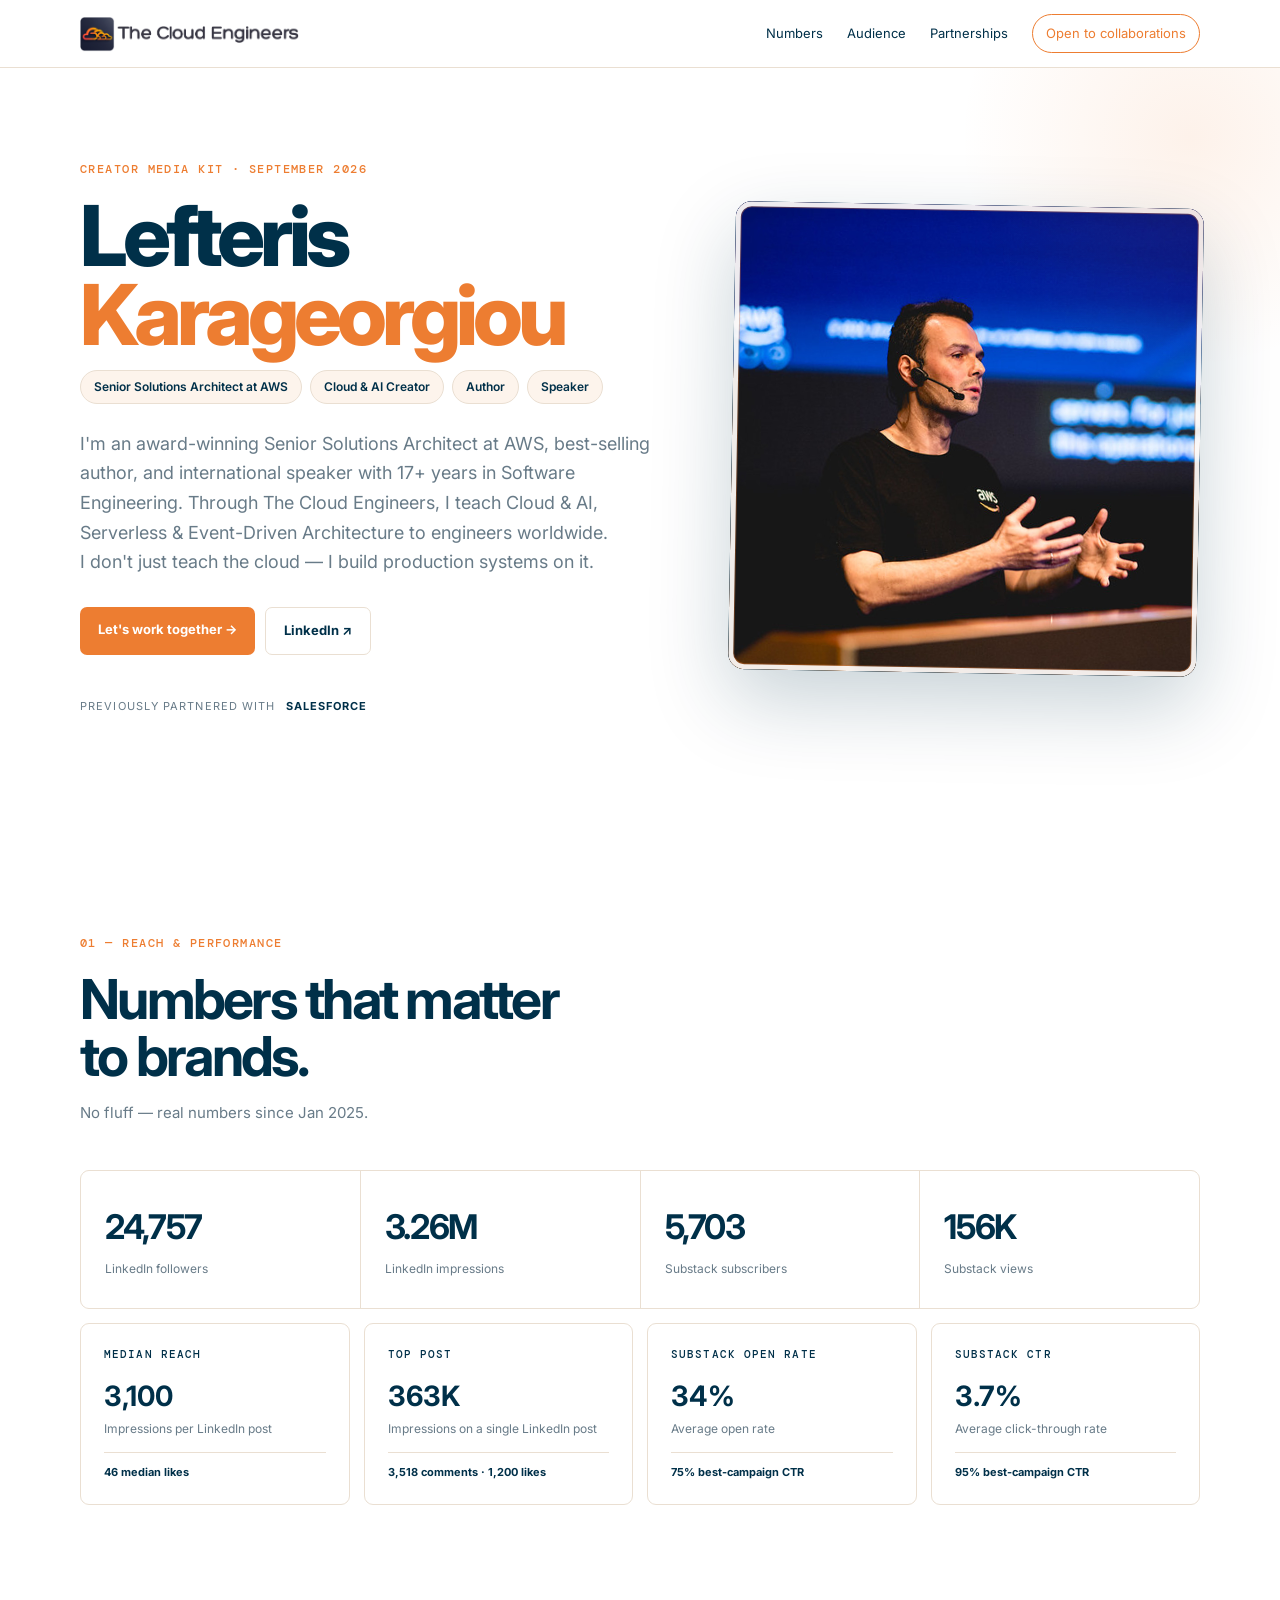
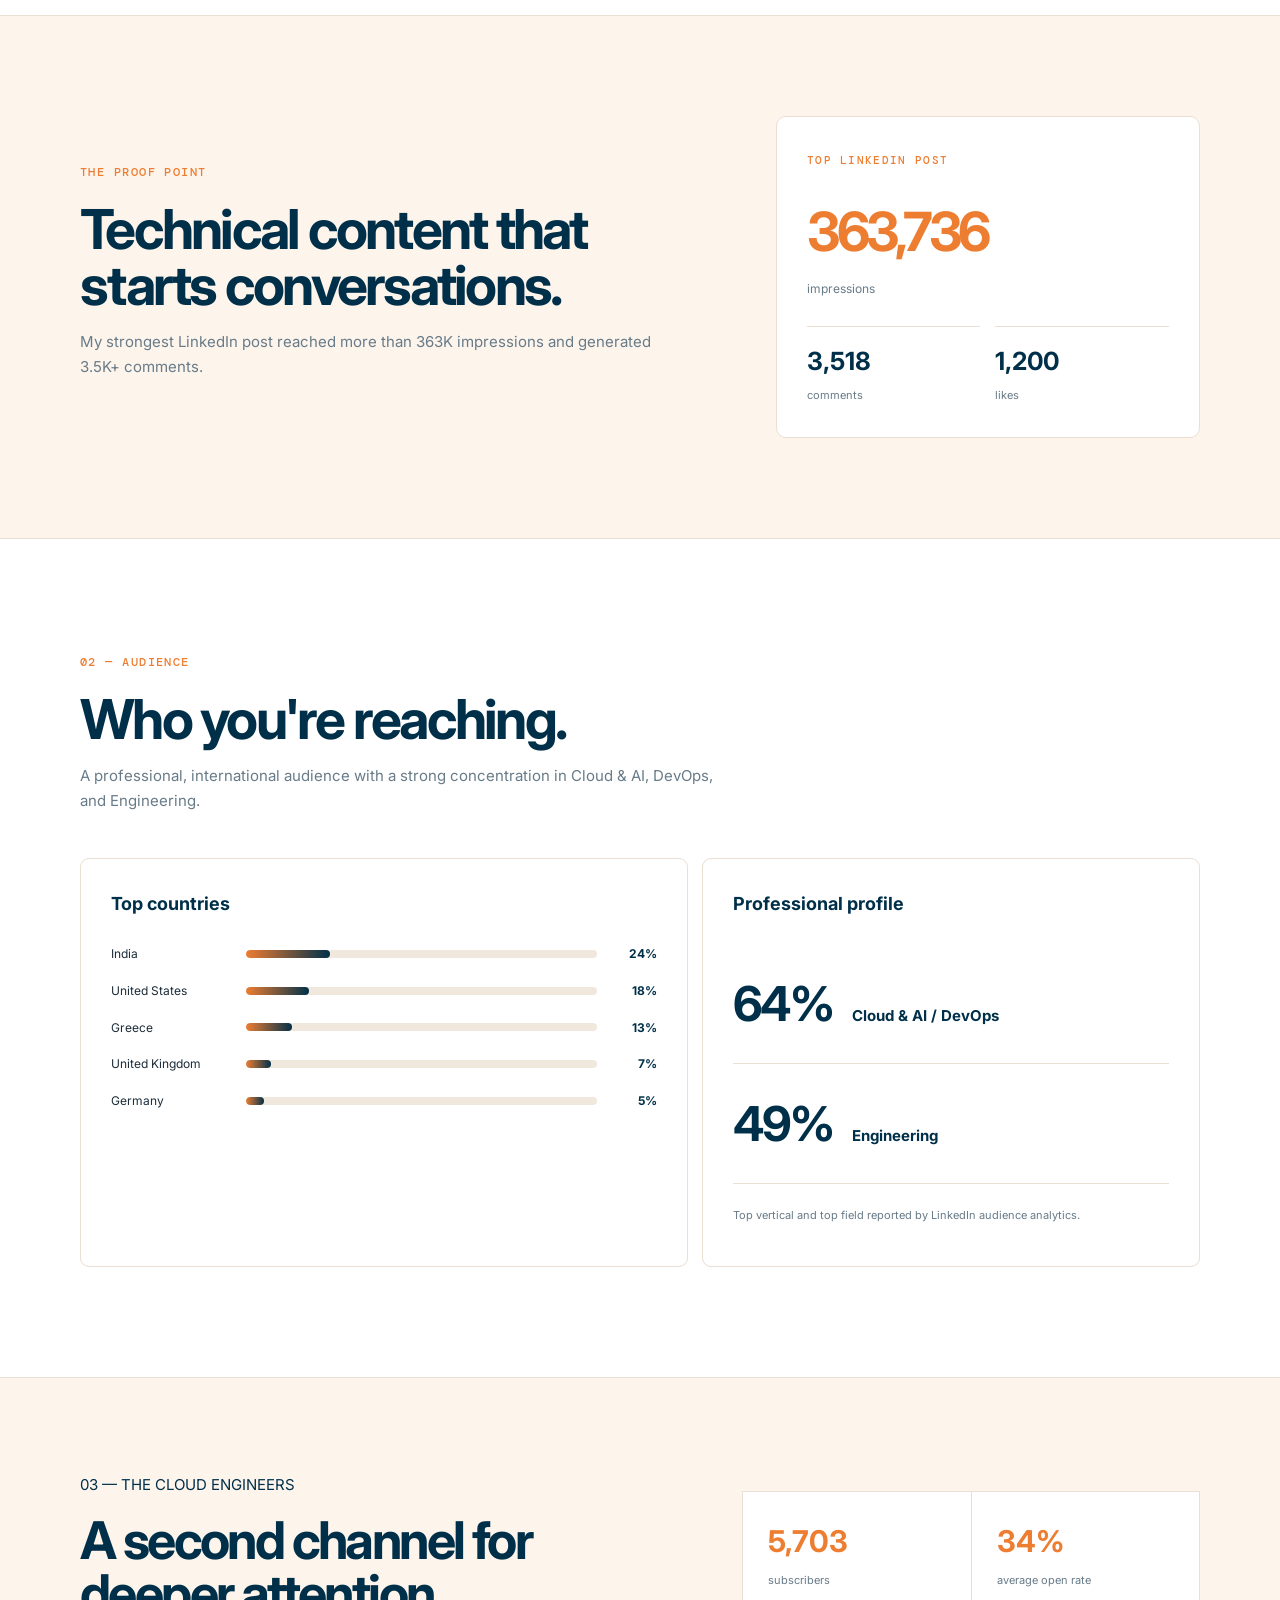
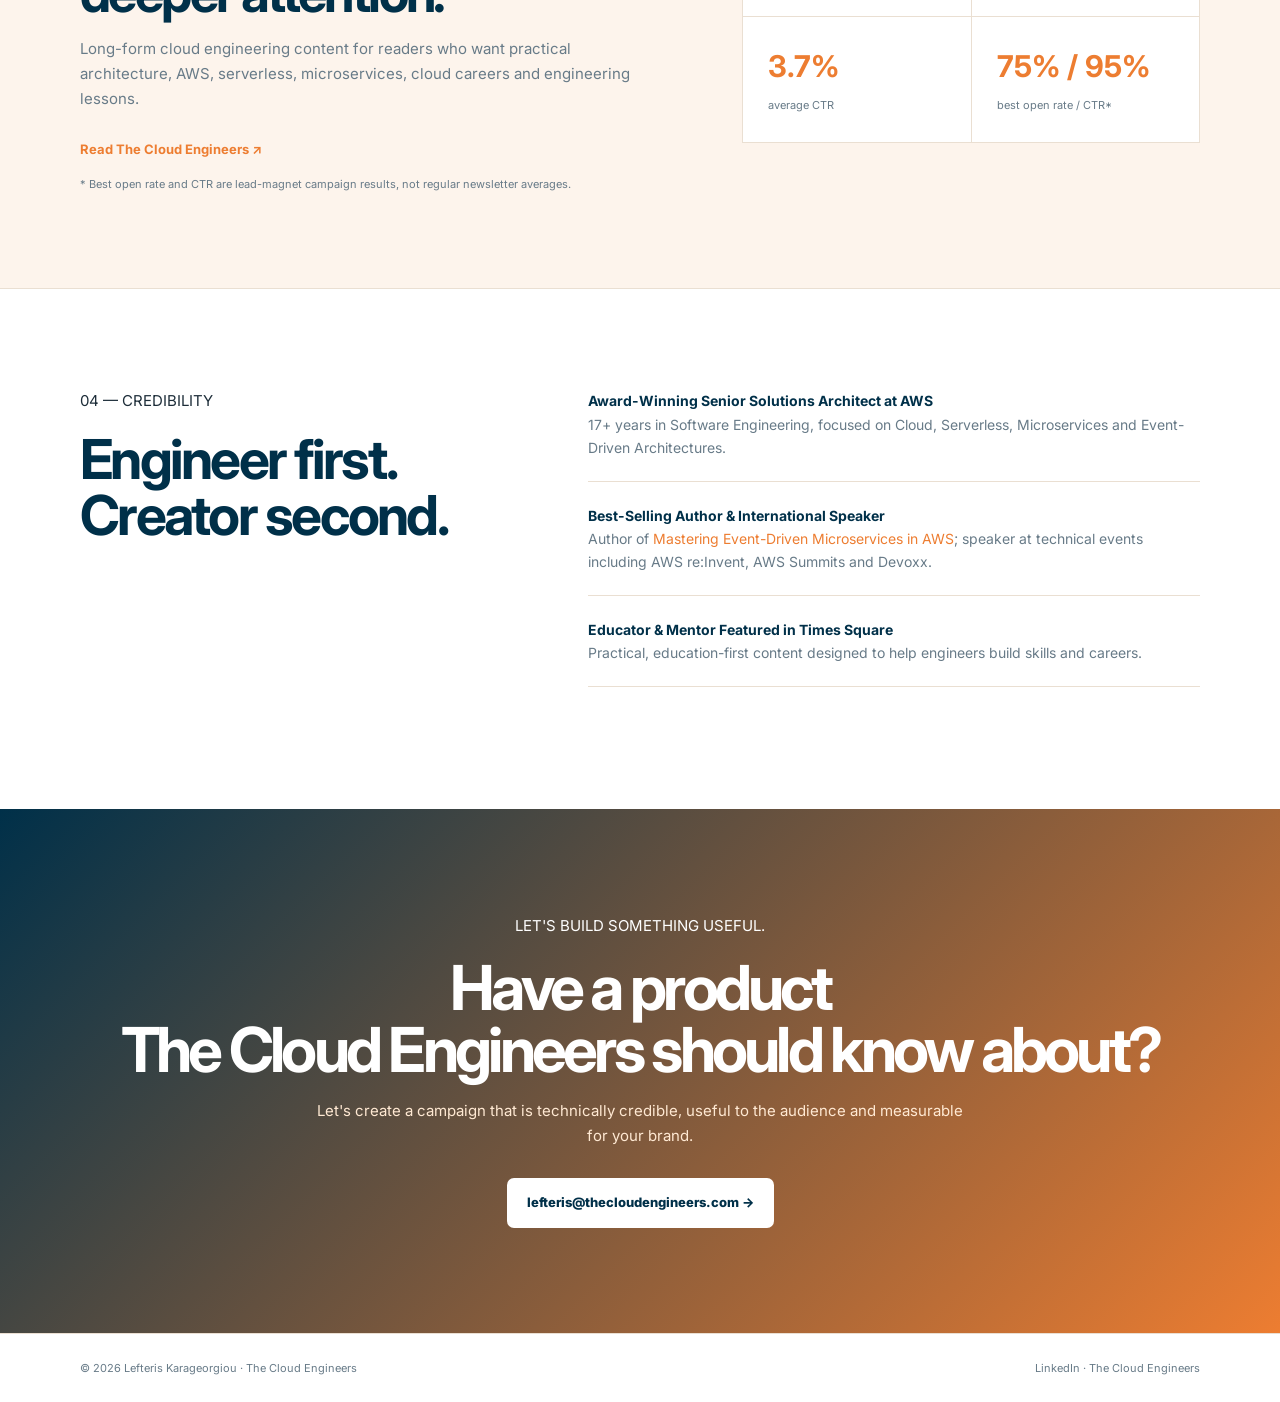
==== mediakit/index.html @ 3597e8bd "Added mediakit" ====
<!doctype html>
<html lang="en">
<head>
  <meta charset="utf-8">
  <meta name="viewport" content="width=device-width, initial-scale=1">
  <meta name="description" content="Lefteris Karageorgiou — Creator Media Kit for The Cloud Engineers.">
  <title>Lefteris Karageorgiou — Creator Media Kit</title>
  <link rel="preconnect" href="https://fonts.googleapis.com">
  <link rel="preconnect" href="https://fonts.gstatic.com" crossorigin>
  <link href="https://fonts.googleapis.com/css2?family=DM+Mono:wght@400;500&family=Inter:wght@400;500;600;700;800&display=swap" rel="stylesheet">
  <link rel="stylesheet" href="styles.css">
</head>
<body>
<header class="topbar">
  <div class="wrap nav">
    <a class="logo" href="https://thecloudengineers.com/" target="_blank" rel="noopener">
      <img class="logo-img" src="logo.png" alt="The Cloud Engineers">
    </a>
    <div class="nav-right"><a href="#numbers">Numbers</a><a href="#audience">Audience</a><a href="#partnerships">Partnerships</a><a class="pill" href="mailto:lefteris@thecloudengineers.com">Open to collaborations</a></div>
  </div>
</header>

<main>
<section class="hero">
  <div class="wrap hero-grid">
    <div>
      <div class="kicker">CREATOR MEDIA KIT · SEPTEMBER 2026</div>
      <h1>Lefteris<br><span>Karageorgiou</span></h1>
      <div class="role-pills">
        <span class="role-pill">Senior Solutions Architect at AWS</span>
        <span class="role-pill">Cloud &amp; AI Creator</span>
        <span class="role-pill">Author</span>
        <span class="role-pill">Speaker</span>
      </div>
      <p class="intro">I'm an award-winning Senior Solutions Architect at AWS, best-selling author, and international speaker with 17+ years in Software Engineering. Through The Cloud Engineers, I teach Cloud & AI, Serverless & Event-Driven Architecture to engineers worldwide.<br/>I don't just teach the cloud — I build production systems on it.</p>
      <div class="actions">
        <a class="btn btn-primary" href="mailto:lefteris@thecloudengineers.com?subject=The%20Cloud%20Engineers%20Sponsorship">Let's work together →</a>
        <a class="btn btn-outline" href="https://www.linkedin.com/in/lefteriskarageorgiou/" target="_blank" rel="noopener">LinkedIn ↗</a>
      </div>
      <div class="micro"><span>Previously partnered with</span><b>Salesforce</b></div>
    </div>
    <div class="hero-photo-card">
      <img class="hero-photo" src="lefteris.JPEG" alt="Lefteris Karageorgiou" loading="lazy">
    </div>
  </div>
</section>

<section class="numbers" id="numbers">
  <div class="wrap">
    <div class="section-intro"><span>01 — REACH & PERFORMANCE</span><h2>Numbers that matter<br>to brands.</h2><p>No fluff — real numbers since Jan 2025.</p></div>
    <div class="big-stats">
      <div><strong>24,757</strong><span>LinkedIn followers</span></div>
      <div><strong>3.26M</strong><span>LinkedIn impressions</span></div>
      <div><strong>5,703</strong><span>Substack subscribers</span></div>
      <div><strong>156K</strong><span>Substack views</span></div>
    </div>
    <div class="detail-grid">
      <article><small>MEDIAN REACH</small><b>3,100</b><p>Impressions per LinkedIn post</p><div class="accent">46 median likes</div></article>
      <article><small>TOP POST</small><b>363K</b><p>Impressions on a single LinkedIn post</p><div class="accent">3,518 comments · 1,200 likes</div></article>
      <article><small>SUBSTACK OPEN RATE</small><b>34%</b><p>Average open rate</p><div class="accent">75% best-campaign CTR</div></article>
      <article><small>SUBSTACK CTR</small><b>3.7%</b><p>Average click-through rate</p><div class="accent">95% best-campaign CTR</div></article>
    </div>
  </div>
</section>

<section class="feature">
  <div class="wrap feature-grid">
    <div class="feature-copy"><span>THE PROOF POINT</span><h2>Technical content that starts conversations.</h2><p>My strongest LinkedIn post reached more than 363K impressions and generated 3.5K+ comments.</p></div>
    <div class="score"><small>TOP LINKEDIN POST</small><strong>363,736</strong><span>impressions</span><div class="score-row"><div><b>3,518</b><small>comments</small></div><div><b>1,200</b><small>likes</small></div></div></div>
  </div>
</section>

<section class="audience" id="audience">
  <div class="wrap">
    <div class="section-intro"><span>02 — AUDIENCE</span><h2>Who you're reaching.</h2><p>A professional, international audience with a strong concentration in Cloud & AI, DevOps, and Engineering.</p></div>
    <div class="audience-grid">
      <div class="panel">
        <h3>Top countries</h3>
        <div class="country"><span>India</span><i><b style="width:24%"></b></i><strong>24%</strong></div>
        <div class="country"><span>United States</span><i><b style="width:18%"></b></i><strong>18%</strong></div>
        <div class="country"><span>Greece</span><i><b style="width:13%"></b></i><strong>13%</strong></div>
        <div class="country"><span>United Kingdom</span><i><b style="width:7%"></b></i><strong>7%</strong></div>
        <div class="country"><span>Germany</span><i><b style="width:5%"></b></i><strong>5%</strong></div>
      </div>
      <div class="panel">
        <h3>Professional profile</h3>
        <div class="profile-row"><b>64%</b><span>Cloud & AI / DevOps</span></div>
        <div class="profile-row"><b>49%</b><span>Engineering</span></div>
        <p class="note">Top vertical and top field reported by LinkedIn audience analytics.</p>
      </div>
    </div>
  </div>
</section>

<section class="newsletter">
  <div class="wrap newsletter-grid">
    <div><span>03 — THE CLOUD ENGINEERS</span><h2>A second channel for deeper attention.</h2><p>Long-form cloud engineering content for readers who want practical architecture, AWS, serverless, microservices, cloud careers and engineering lessons.</p><a class="under" href="https://blog.thecloudengineers.com/" target="_blank" rel="noopener">Read The Cloud Engineers ↗</a></div>
    <div class="newsletter-box">
      <div><b>5,703</b><span>subscribers</span></div>
      <div><b>34%</b><span>average open rate</span></div>
      <div><b>3.7%</b><span>average CTR</span></div>
      <div><b>75% / 95%</b><span>best open rate / CTR*</span></div>
    </div>
  </div>
  <div class="wrap footnote">* Best open rate and CTR are lead-magnet campaign results, not regular newsletter averages.</div>
</section>

<!--
<section class="partnerships" id="partnerships">
  <div class="wrap">
    <div class="section-intro"><span>04 — PARTNERSHIPS</span><h2>Built for products<br>engineers actually use.</h2><p>Best fit: technology companies promoting software, developer tools, cloud products, platforms and technical events.</p></div>
    <div class="cards">
      <article><em>01</em><h3>LinkedIn Sponsored Post</h3><p>Native, educational content around a product, launch, technical story or event.</p><b>From €750</b></article>
      <article><em>02</em><h3>Substack Sponsorship</h3><p>Integrated placement or dedicated issue inside The Cloud Engineers.</p><b>From €600</b></article>
      <article><em>03</em><h3>Technical Deep Dive</h3><p>Hands-on article or tutorial focused on real engineering value.</p><b>From €1,250</b></article>
      <article><em>04</em><h3>Cross-Channel Campaign</h3><p>Coordinated LinkedIn + Substack campaign for awareness or adoption.</p><b>From €1,250</b></article>
    </div>
    <div class="rate-note">Multi-post campaigns · event promotion · ambassador programs · custom campaigns <strong>€2,000–€3,500+</strong></div>
  </div>
</section>

<section class="fit">
  <div class="wrap fit-grid">
    <div><span>05 — BEST FIT</span><h2>Who this is built for.</h2></div>
    <div class="fit-list">
      <div><b>☁ Cloud & Infrastructure</b><span>Cloud platforms, serverless, infrastructure and architecture tools.</span></div>
      <div><b>⚙ Developer & DevOps Tools</b><span>CI/CD, observability, APIs, databases, IaC and developer productivity.</span></div>
      <div><b>🔐 Security</b><span>Cloud security, application security and engineering risk platforms.</span></div>
      <div><b>🤖 AI for Engineers</b><span>AI developer tools, coding assistants and engineering workflows.</span></div>
      <div><b>🎓 Education & Careers</b><span>Technical training, certifications, conferences and career platforms.</span></div>
      <div><b>🚀 B2B Technology</b><span>SaaS and products solving real problems for engineering teams.</span></div>
    </div>
  </div>
</section>
-->

<section class="cred">
  <div class="wrap cred-grid">
    <div><span>04 — CREDIBILITY</span><h2>Engineer first.<br>Creator second.</h2></div>
    <div>
      <p><b>Award-Winning Senior Solutions Architect at AWS</b><br>17+ years in Software Engineering, focused on Cloud, Serverless, Microservices and Event-Driven Architectures.</p>
      <p><b>Best-Selling Author & International Speaker</b><br>Author of <a href="https://a.co/d/0jd3CmFv" target="_blank" style="color:#ED7D31">Mastering Event-Driven Microservices in AWS</a>; speaker at technical events including AWS re:Invent, AWS Summits and Devoxx.</p>
      <p><b>Educator & Mentor Featured in Times Square</b><br>Practical, education-first content designed to help engineers build skills and careers.</p>
    </div>
  </div>
</section>

<section class="cta" id="partnerships">
  <div class="wrap">
    <span>LET'S BUILD SOMETHING USEFUL.</span>
    <h2>Have a product<br>The Cloud Engineers should know about?</h2>
    <p>Let's create a campaign that is technically credible, useful to the audience and measurable for your brand.</p>
    <a class="cta-btn" href="mailto:lefteris@thecloudengineers.com?subject=Sponsorship%20Inquiry%20—%20The%20Cloud%20Engineers">lefteris@thecloudengineers.com →</a>
  </div>
</section>
</main>
<footer><div class="wrap"><span>© 2026 Lefteris Karageorgiou · The Cloud Engineers</span><span><a href="https://www.linkedin.com/in/lefteriskarageorgiou/" target="_blank" rel="noopener">LinkedIn</a> · <a href="https://blog.thecloudengineers.com/" target="_blank" rel="noopener">The Cloud Engineers</a></span></div></footer>
</body>
</html>
---- mediakit/styles.css ----
:root{
  --ink:#003049;--ink2:#0a4361;--brand:#ED7D31;--secondary:#003049;--blue:#ED7D31;--cyan:#ED7D31;--pale:#fdf4ec;
  --text:#1d2d39;--muted:#687b88;--line:#eadfd2;--white:#fff;
}
*{box-sizing:border-box}html{scroll-behavior:smooth}body{margin:0;color:var(--text);font:15px/1.65 Inter,system-ui,sans-serif;background:#fff}a{text-decoration:none;color:inherit}
.wrap{width:min(1120px,calc(100% - 40px));margin:auto}.topbar{height:68px;background:#fff;color:var(--ink);position:sticky;top:0;z-index:20;border-bottom:1px solid var(--line)}.nav{height:100%;display:flex;align-items:center;justify-content:space-between}.logo{font-weight:800;font-size:13px;letter-spacing:.12em;display:flex;align-items:center}.logo-img{height:36px;width:auto;display:block}.logo-bracket{color:var(--brand);font-family:monospace;margin-right:8px}.nav-right{display:flex;gap:24px;align-items:center;font-size:13px}.nav-right a:hover{color:var(--brand)}.pill{border:1px solid var(--brand);border-radius:999px;padding:8px 13px;color:var(--brand)}
.hero{background:#fff;color:var(--text);padding:95px 0 105px;position:relative;overflow:hidden}.hero:after{content:"";position:absolute;width:500px;height:500px;border-radius:50%;right:-160px;top:-180px;background:radial-gradient(circle,rgba(237,125,49,.10),transparent 65%)}.hero-grid{display:grid;grid-template-columns:1.1fr .9fr;gap:80px;align-items:center}.kicker,.section-intro>span,.feature-copy>span,.fit>span,.cred>span,.cta>span{color:var(--brand);font:500 12px/1 DM Mono,monospace;letter-spacing:.12em}.hero h1{font-size:clamp(54px,7vw,84px);line-height:.94;letter-spacing:-.06em;margin:22px 0 15px;font-weight:800;color:var(--ink)}.hero h1 span{color:var(--brand)}.role{font-size:15px;color:var(--ink);font-weight:600}.role-pills{display:flex;flex-wrap:wrap;gap:8px;margin-top:4px}.role-pill{display:inline-block;padding:6px 13px;border-radius:999px;font-size:12px;font-weight:600;color:var(--secondary);background:var(--pale);border:1px solid var(--line)}.intro{font-size:18px;line-height:1.65;color:var(--muted);max-width:650px;margin:25px 0 30px}.actions{display:flex;gap:10px;flex-wrap:wrap}.btn{padding:12px 18px;border-radius:7px;font-weight:700;font-size:13px}.btn-primary{background:var(--brand);color:#fff}.btn-outline{border:1px solid var(--line);color:var(--ink)}.micro{margin-top:42px;color:var(--muted);font-size:11px;text-transform:uppercase;letter-spacing:.1em}.micro b{color:var(--ink);margin-left:10px}.hero-photo-card{position:relative;border-radius:16px;overflow:hidden;box-shadow:0 30px 80px rgba(0,48,73,.22);transform:rotate(1deg);transition:transform .4s ease,box-shadow .4s ease;background:var(--secondary)}.hero-photo-card:hover{transform:rotate(0);box-shadow:0 40px 90px rgba(0,48,73,.28)}.hero-photo-card:after{content:"";position:absolute;inset:0;border-radius:16px;box-shadow:inset 0 0 0 5px rgba(255,255,255,.9),inset 0 0 0 6px rgba(237,125,49,.35);pointer-events:none}.hero-photo{display:block;width:100%;height:auto;object-fit:cover}
.numbers,.audience,.partnerships{padding:110px 0}.section-intro{max-width:720px;margin-bottom:45px}.section-intro h2,.feature h2,.fit h2,.cred h2{font-size:clamp(36px,4.5vw,55px);line-height:1.02;letter-spacing:-.05em;color:var(--ink);margin:17px 0}.section-intro p{color:var(--muted);max-width:650px}.big-stats{display:grid;grid-template-columns:repeat(4,1fr);gap:1px;background:var(--line);border:1px solid var(--line);border-radius:9px;overflow:hidden}.big-stats div{background:#fff;padding:28px 24px}.big-stats strong{display:block;font-size:34px;letter-spacing:-.04em;color:var(--ink)}.big-stats span{font-size:12px;color:var(--muted)}
.detail-grid{display:grid;grid-template-columns:repeat(4,1fr);gap:14px;margin-top:14px}.detail-grid article{border:1px solid var(--line);padding:23px;border-radius:9px}.detail-grid small{display:block;font:500 11px DM Mono;color:var(--secondary);letter-spacing:.1em}.detail-grid b{display:block;color:var(--ink);font-size:28px;margin:12px 0 0}.detail-grid p{margin:0;color:var(--muted);font-size:12px}.accent{margin-top:13px;padding-top:10px;border-top:1px solid var(--line);color:var(--secondary);font-size:11px;font-weight:700}
.feature{background:var(--pale);padding:100px 0;border-top:1px solid var(--line);border-bottom:1px solid var(--line)}.feature-grid{display:grid;grid-template-columns:1fr .7fr;gap:90px;align-items:center}.feature-copy p{color:var(--muted);font-size:15px;max-width:650px}.score{background:#fff;color:var(--ink);border:1px solid var(--line);border-radius:10px;padding:30px}.score>small{font:500 11px DM Mono;color:var(--brand);letter-spacing:.12em}.score>strong{display:block;font-size:54px;letter-spacing:-.06em;margin-top:15px;color:var(--brand)}.score>span{color:var(--muted);font-size:12px}.score-row{display:grid;grid-template-columns:1fr 1fr;gap:15px;margin-top:25px}.score-row div{border-top:1px solid var(--line);padding-top:14px}.score-row b{display:block;font-size:25px;color:var(--ink)}.score-row small{color:var(--muted);font-size:11px}
.audience{background:#fff}.audience-grid{display:grid;grid-template-columns:1.1fr .9fr;gap:14px}.panel{border:1px solid var(--line);border-radius:9px;padding:30px}.panel h3{margin:0 0 25px;color:var(--ink);font-size:18px}.country{display:grid;grid-template-columns:120px 1fr 45px;gap:15px;align-items:center;margin:17px 0;font-size:12px}.country i{height:8px;background:#f0e8dd;border-radius:99px;overflow:hidden}.country i b{height:100%;display:block;background:linear-gradient(90deg,var(--brand),var(--secondary));border-radius:99px}.country strong{color:var(--ink);text-align:right}.profile-row{display:flex;align-items:baseline;gap:20px;border-bottom:1px solid var(--line);padding:20px 0}.profile-row b{font-size:48px;color:var(--secondary);letter-spacing:-.06em}.profile-row span{font-weight:700;color:var(--ink)}.note{font-size:11px;color:var(--muted);margin-top:22px}
.newsletter{background:var(--pale);color:var(--ink);padding:95px 0;border-top:1px solid var(--line);border-bottom:1px solid var(--line)}.newsletter-grid{display:grid;grid-template-columns:1fr .8fr;gap:90px;align-items:center}.newsletter h2{font-size:clamp(36px,4.5vw,52px);line-height:1.02;letter-spacing:-.05em;margin:17px 0;color:var(--ink)}.newsletter p{color:var(--muted);max-width:600px}.under{display:inline-block;margin-top:12px;color:var(--brand);font-weight:700;font-size:13px}.newsletter-box{display:grid;grid-template-columns:1fr 1fr;gap:1px;background:var(--line);border:1px solid var(--line)}.newsletter-box div{background:#fff;padding:25px}.newsletter-box b{display:block;font-size:30px;color:var(--brand)}.newsletter-box span{font-size:11px;color:var(--muted)}.footnote{color:var(--muted);font-size:11px;margin-top:14px}
.partnerships{background:#fff}.cards{display:grid;grid-template-columns:repeat(4,1fr);gap:14px}.cards article{border:1px solid var(--line);border-radius:9px;padding:25px;min-height:255px}.cards em{font:500 11px DM Mono;color:var(--secondary);font-style:normal}.cards h3{font-size:19px;color:var(--ink);margin:20px 0 10px;line-height:1.15}.cards p{color:var(--muted);font-size:12px;min-height:85px}.cards b{color:var(--brand);font-size:13px}.rate-note{margin-top:14px;border:1px solid var(--line);padding:17px 20px;border-radius:8px;color:var(--muted);font-size:12px}.rate-note strong{color:var(--ink);margin-left:8px}
.fit{background:var(--pale);padding:100px 0}.fit-grid{display:grid;grid-template-columns:.7fr 1.3fr;gap:90px}.fit h2{margin-top:17px}.fit-list{display:grid;grid-template-columns:1fr 1fr;gap:1px;background:var(--line);border:1px solid var(--line)}.fit-list div{background:#fff;padding:22px}.fit-list b{display:block;color:var(--ink);font-size:13px}.fit-list span{display:block;color:var(--muted);font-size:11px;margin-top:7px}
.cred{padding:100px 0;background:#fff}.cred-grid{display:grid;grid-template-columns:.8fr 1.2fr;gap:100px}.cred-grid p{padding-bottom:22px;margin:0 0 22px;border-bottom:1px solid var(--line);color:var(--muted);font-size:14px}.cred-grid p b{color:var(--ink)}
.cta{background:linear-gradient(135deg,var(--secondary),var(--brand));padding:105px 0;text-align:center;color:#fff}.cta>span{color:#fff}.cta h2{font-size:clamp(40px,5vw,62px);line-height:1;letter-spacing:-.06em;margin:18px 0}.cta p{max-width:650px;margin:0 auto 30px;color:#ffe9d3}.cta-btn{display:inline-block;background:#fff;color:var(--secondary);padding:14px 20px;border-radius:7px;font-weight:800;font-size:13px}
footer{background:#fff;color:var(--muted);font-size:11px;padding:25px 0;border-top:1px solid var(--line)}footer .wrap{display:flex;justify-content:space-between;gap:20px}footer a:hover{color:var(--brand)}
@media(max-width:900px){.nav-right a:not(.pill){display:none}.hero-grid,.feature-grid,.audience-grid,.newsletter-grid,.fit-grid,.cred-grid{grid-template-columns:1fr}.hero-grid{gap:50px}.big-stats,.detail-grid,.cards{grid-template-columns:1fr 1fr}.feature-grid,.newsletter-grid,.cred-grid{gap:45px}.fit-list{margin-top:20px}}
@media(max-width:600px){.wrap{width:min(100% - 28px,1120px)}.topbar{height:60px}.logo{font-size:11px}.pill{padding:7px 10px}.hero{padding:70px 0}.hero h1{font-size:54px}.big-stats,.detail-grid,.cards,.fit-list,.newsletter-box{grid-template-columns:1fr}.numbers,.audience,.partnerships,.cred,.fit{padding:75px 0}.section-intro h2,.feature h2,.fit h2,.cred h2{font-size:38px}.country{grid-template-columns:90px 1fr 35px}.newsletter{padding:75px 0}footer .wrap{flex-direction:column}}
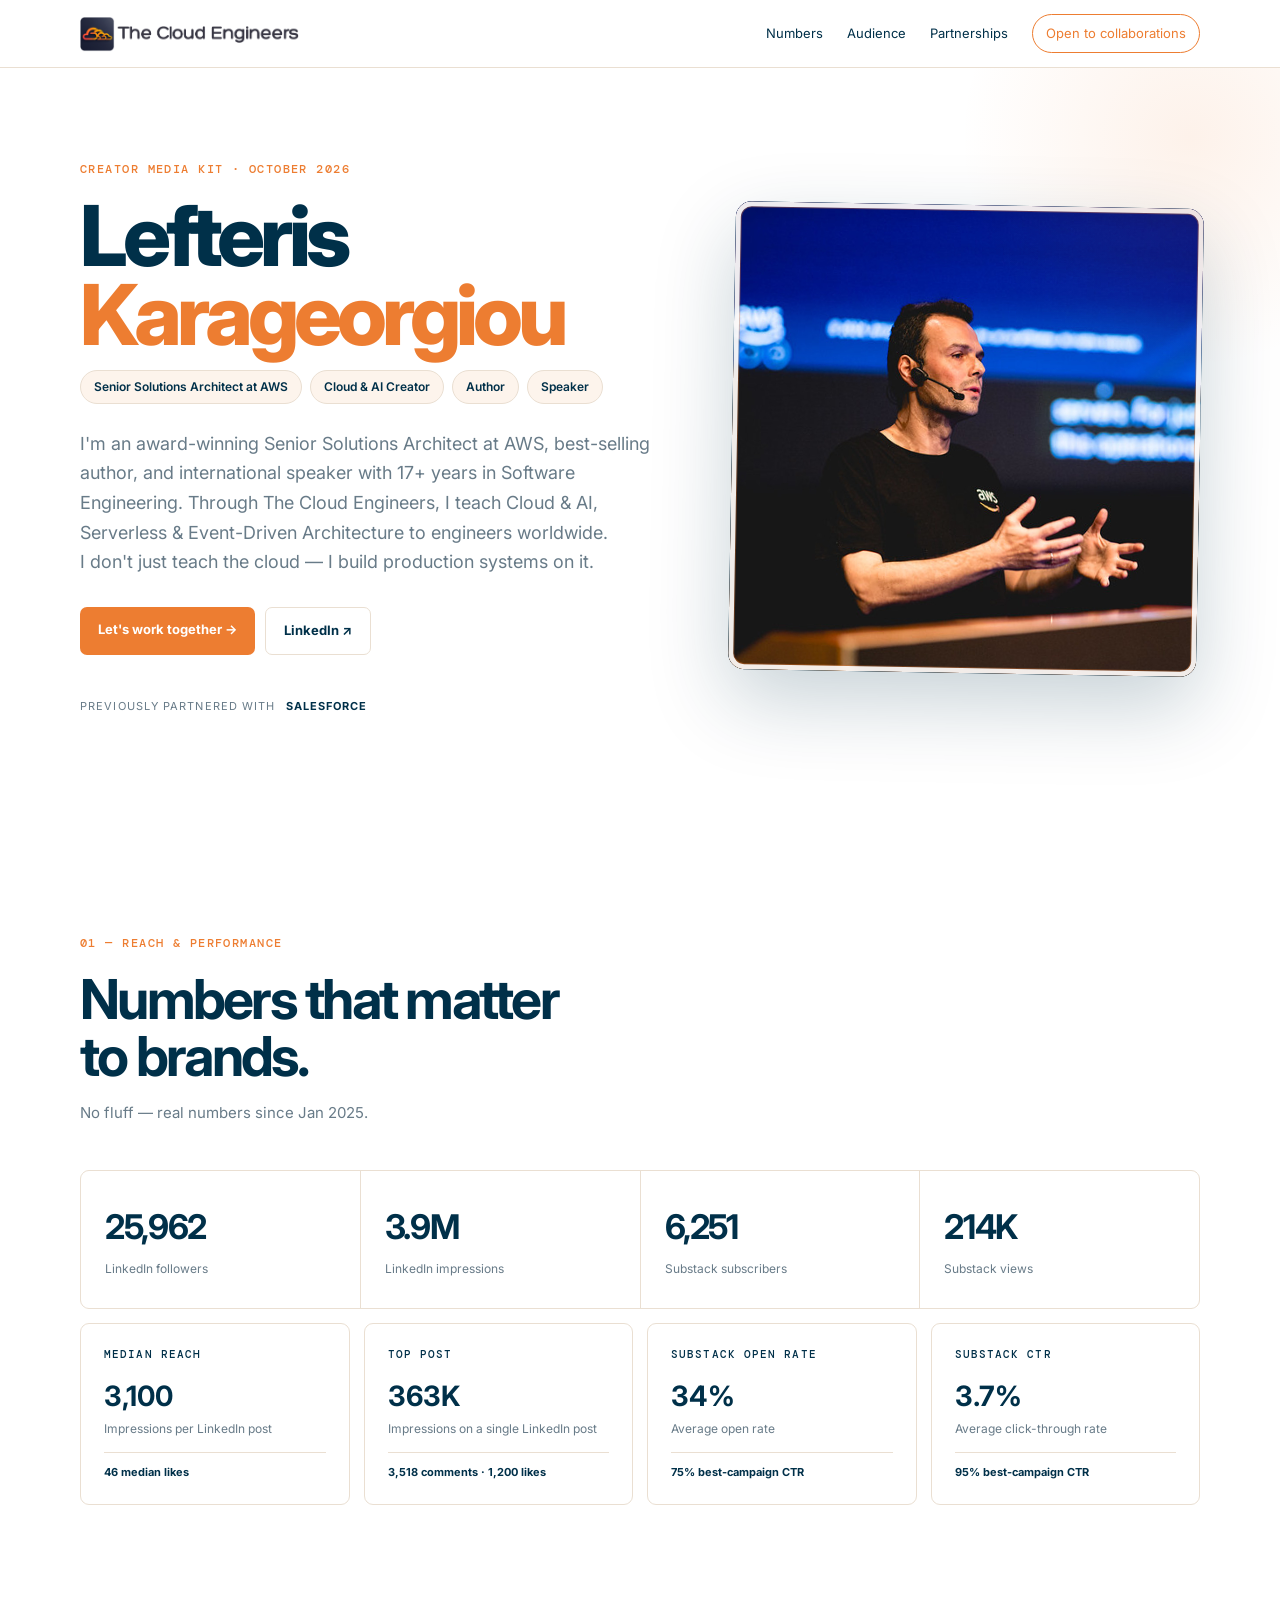
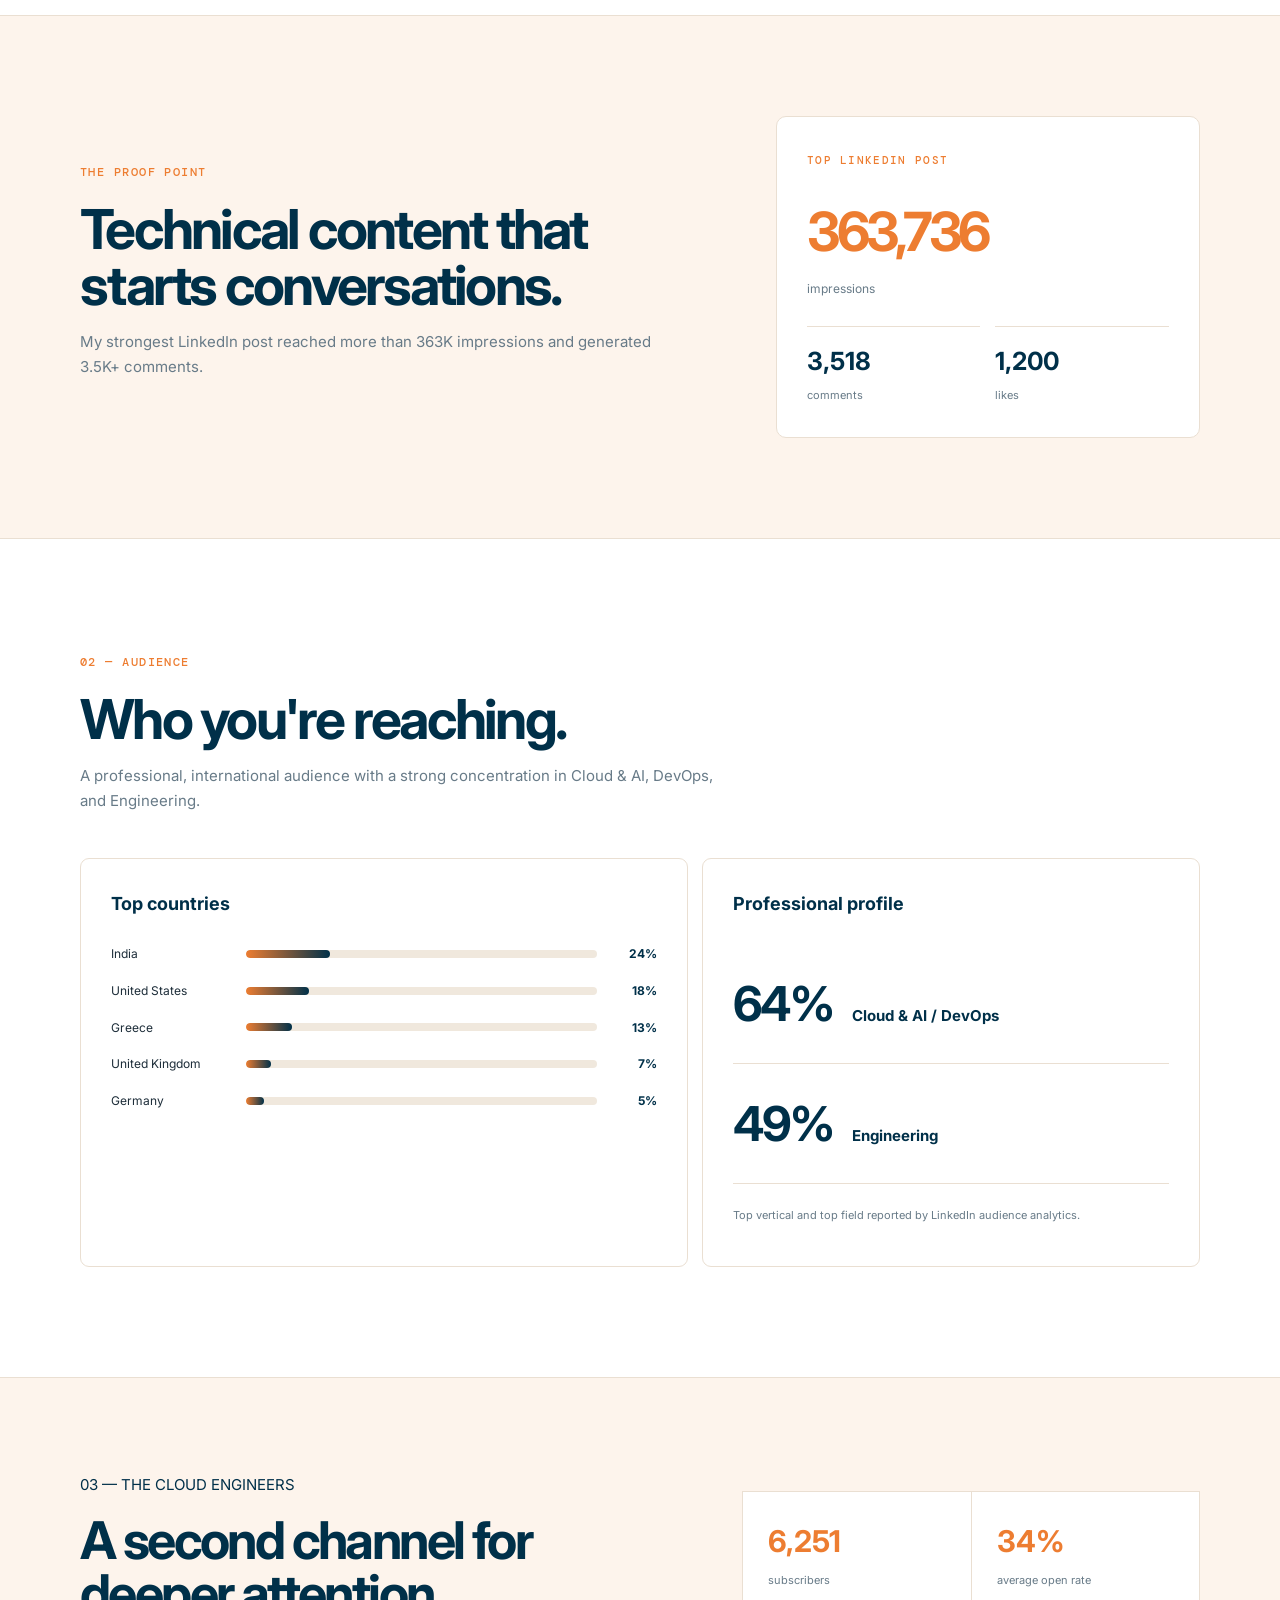
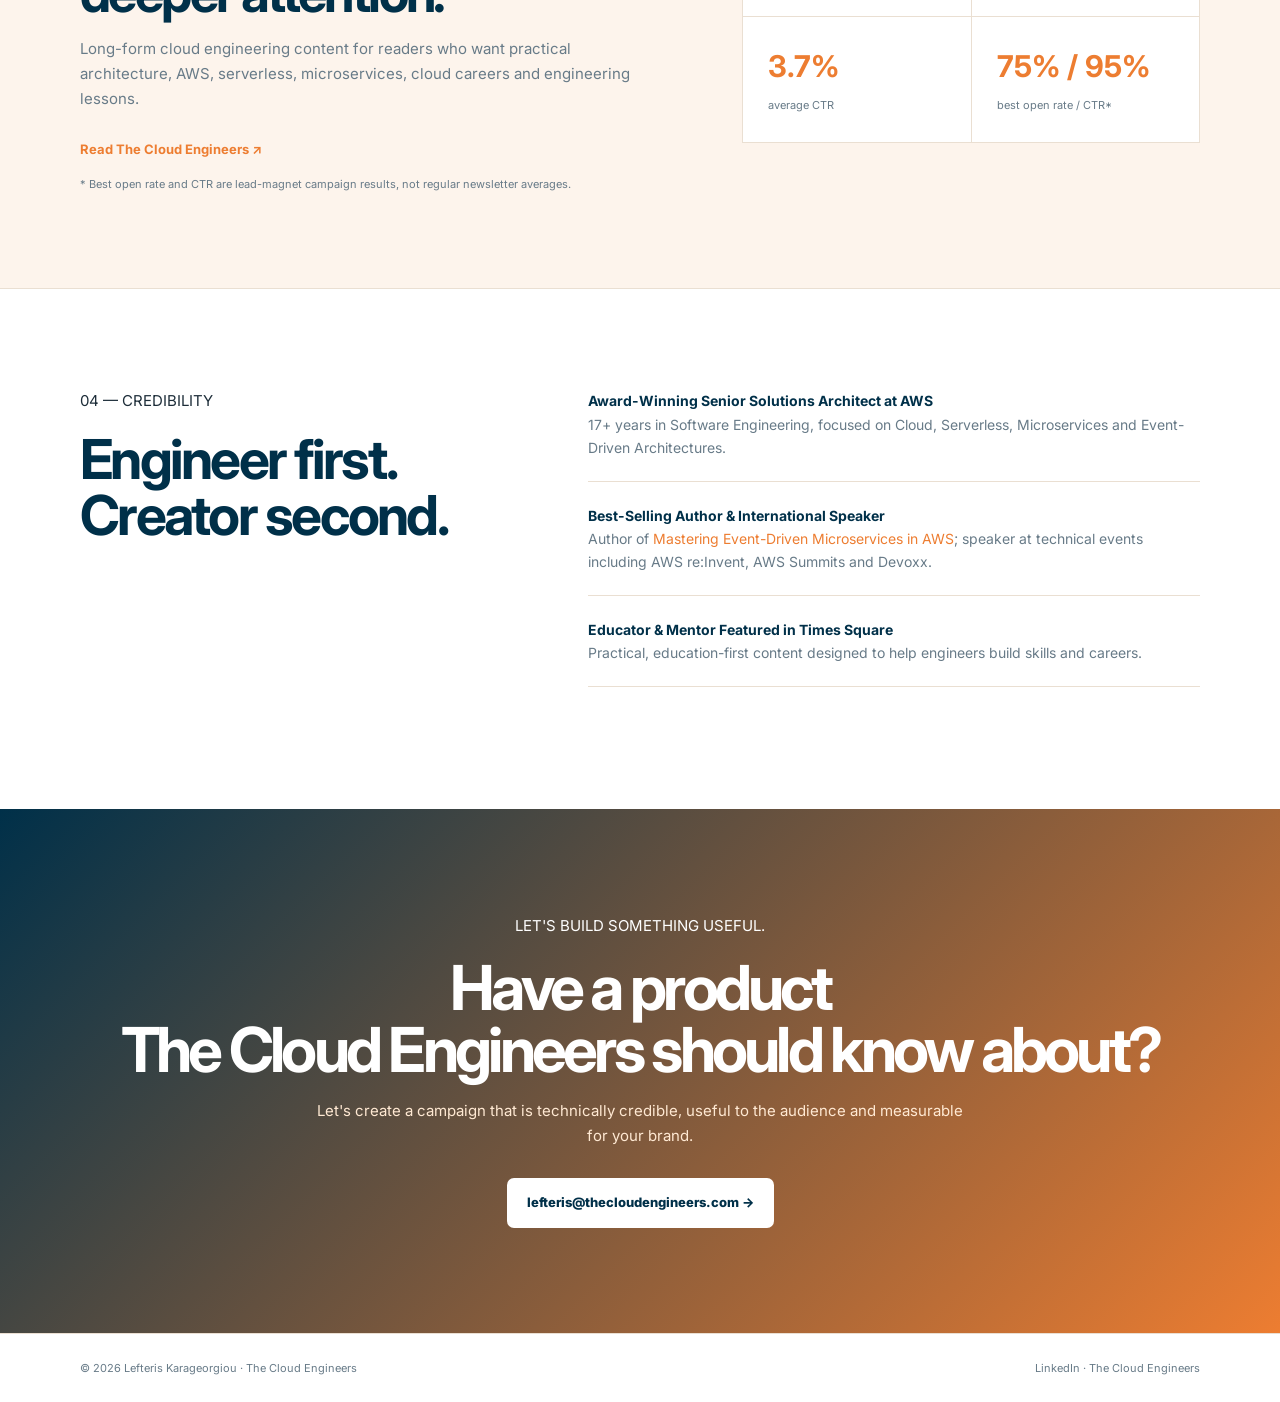
==== commit 77151c24: "October 2026 stats" ====
--- a/mediakit/index.html
+++ b/mediakit/index.html
@@ -24,7 +24,7 @@
 <section class="hero">
   <div class="wrap hero-grid">
     <div>
-      <div class="kicker">CREATOR MEDIA KIT · SEPTEMBER 2026</div>
+      <div class="kicker">CREATOR MEDIA KIT · OCTOBER 2026</div>
       <h1>Lefteris<br><span>Karageorgiou</span></h1>
       <div class="role-pills">
         <span class="role-pill">Senior Solutions Architect at AWS</span>
@@ -49,10 +49,10 @@
   <div class="wrap">
     <div class="section-intro"><span>01 — REACH & PERFORMANCE</span><h2>Numbers that matter<br>to brands.</h2><p>No fluff — real numbers since Jan 2025.</p></div>
     <div class="big-stats">
-      <div><strong>24,757</strong><span>LinkedIn followers</span></div>
-      <div><strong>3.26M</strong><span>LinkedIn impressions</span></div>
-      <div><strong>5,703</strong><span>Substack subscribers</span></div>
-      <div><strong>156K</strong><span>Substack views</span></div>
+      <div><strong>25,962</strong><span>LinkedIn followers</span></div>
+      <div><strong>3.9M</strong><span>LinkedIn impressions</span></div>
+      <div><strong>6,251</strong><span>Substack subscribers</span></div>
+      <div><strong>214K</strong><span>Substack views</span></div>
     </div>
     <div class="detail-grid">
       <article><small>MEDIAN REACH</small><b>3,100</b><p>Impressions per LinkedIn post</p><div class="accent">46 median likes</div></article>
@@ -96,7 +96,7 @@
   <div class="wrap newsletter-grid">
     <div><span>03 — THE CLOUD ENGINEERS</span><h2>A second channel for deeper attention.</h2><p>Long-form cloud engineering content for readers who want practical architecture, AWS, serverless, microservices, cloud careers and engineering lessons.</p><a class="under" href="https://blog.thecloudengineers.com/" target="_blank" rel="noopener">Read The Cloud Engineers ↗</a></div>
     <div class="newsletter-box">
-      <div><b>5,703</b><span>subscribers</span></div>
+      <div><b>6,251</b><span>subscribers</span></div>
       <div><b>34%</b><span>average open rate</span></div>
       <div><b>3.7%</b><span>average CTR</span></div>
       <div><b>75% / 95%</b><span>best open rate / CTR*</span></div>
